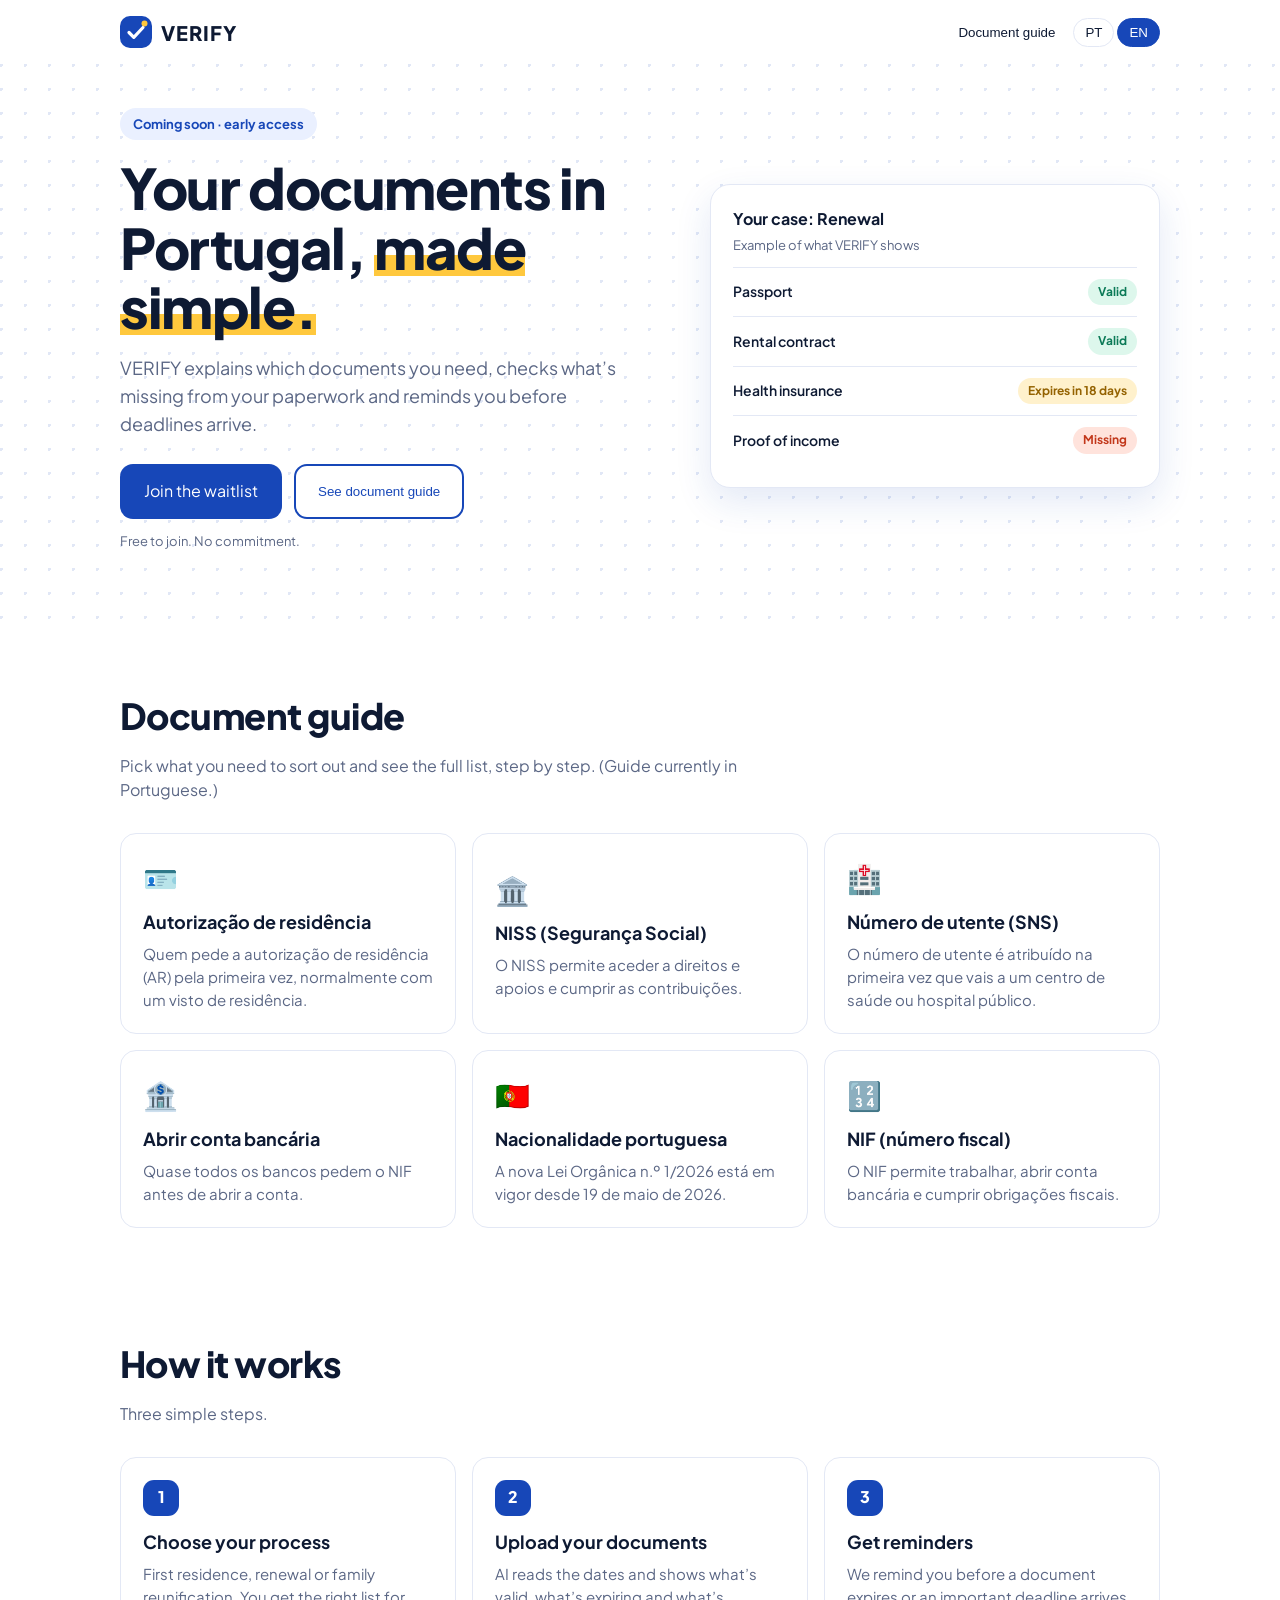
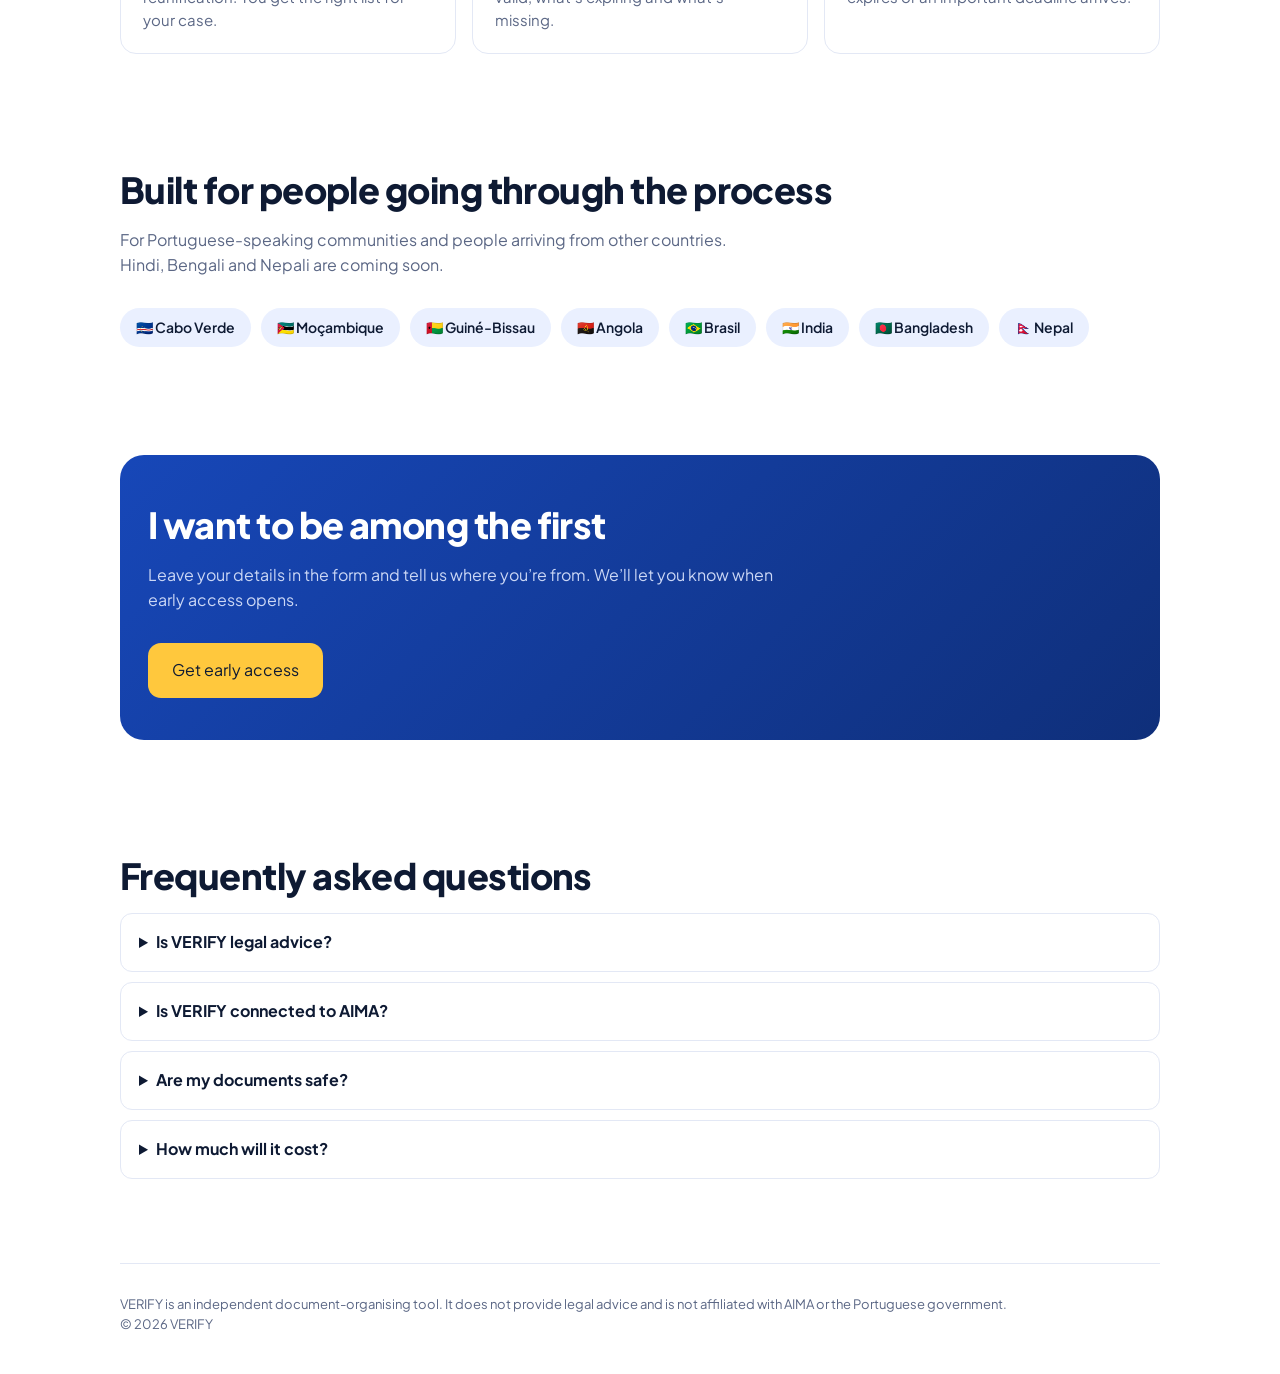
==== index.html @ 4d3bd37f "Add files via upload" ====
<!DOCTYPE html>
<html lang="pt">
<head>
<meta charset="utf-8">
<meta name="viewport" content="width=device-width, initial-scale=1, viewport-fit=cover">
<meta name="color-scheme" content="light">
<title>VERIFY – A tua documentação em Portugal, sem complicações</title>
<link href="https://fonts.googleapis.com/css2?family=Plus+Jakarta+Sans:wght@400;500;600;700;800&display=swap" rel="stylesheet">
<style>
:root{--blue:#1747B8;--navy:#0E1A33;--sky:#EAF0FF;--coral:#FF6B4A;--gold:#FFC83D;--mint:#12B886;--mintbg:#DDF7EC;--amberbg:#FFF1CC;--amber:#946200;--redbg:#FFE3DC;--red:#C2371A;--mute:#5B6785;--line:#E3E8F5;
color-scheme:light;box-sizing:border-box;padding-top:env(safe-area-inset-top,0px);padding-bottom:env(safe-area-inset-bottom,0px)}
html{scroll-padding-top:env(safe-area-inset-top,0px);scroll-behavior:smooth}
*{box-sizing:border-box}
body{margin:0;background:#fff;color:var(--navy);font-family:"Plus Jakarta Sans",system-ui,-apple-system,"Segoe UI",Roboto,sans-serif;line-height:1.55;-webkit-font-smoothing:antialiased}
.w{max-width:1080px;margin:0 auto;padding:0 20px}
nav{display:flex;justify-content:space-between;align-items:center;padding:16px 0;gap:10px}
.logo{display:flex;align-items:center;gap:9px;font-weight:800;letter-spacing:.05em;font-size:20px;cursor:pointer;color:var(--navy)}
.nr{display:flex;align-items:center;gap:8px}
.lk{background:none;border:0;font:600 14px inherit;color:var(--navy);cursor:pointer;padding:8px 10px;border-radius:10px}
.lk:hover{background:var(--sky)}
.lang button{background:#fff;border:1px solid var(--line);color:var(--navy);padding:6px 11px;border-radius:99px;font:700 12px inherit;cursor:pointer}
.lang button.on{background:var(--blue);color:#fff;border-color:var(--blue)}
.pat{background:radial-gradient(circle at 1px 1px,rgba(23,71,184,.13) 1.6px,transparent 0) 0 0/24px 24px}
.hero{display:grid;grid-template-columns:1.1fr .9fr;gap:40px;align-items:center;padding:44px 0 70px}
.tag{display:inline-block;background:var(--sky);color:var(--blue);font-weight:700;font-size:13px;padding:6px 13px;border-radius:99px;margin-bottom:18px}
h1{font-size:clamp(34px,5.4vw,56px);line-height:1.06;margin:0 0 18px;font-weight:800;letter-spacing:-.025em}
.hl{background:linear-gradient(transparent 62%,var(--gold) 62%,var(--gold) 92%,transparent 92%)}
.sub{font-size:18px;color:var(--mute);margin:0 0 26px;max-width:520px}
.btns{display:flex;gap:12px;flex-wrap:wrap}
.btn{display:inline-block;background:var(--blue);color:#fff;border:0;padding:15px 24px;border-radius:13px;font:700 16px inherit;cursor:pointer;text-decoration:none}
.btn:hover{background:#0F3A9E}
.btn.o{background:#fff;color:var(--blue);border:2px solid var(--blue);padding:13px 22px}
.btn.o:hover{background:var(--sky)}
.btn.g{background:var(--gold);color:var(--navy)}.btn.g:hover{background:#FFD35E}
.note{font-size:13px;color:var(--mute);margin-top:12px}
.card{background:#fff;border:1px solid var(--line);border-radius:20px;padding:22px;box-shadow:0 14px 36px rgba(23,71,184,.12)}
.card h3{margin:0 0 3px;font-size:16px}.card .s{font-size:13px;color:var(--mute);margin-bottom:12px}
.row{display:flex;align-items:center;gap:10px;padding:11px 0;border-top:1px solid var(--line);font-size:14px}
.row b{flex:1;font-weight:600}
.pill{font-size:12px;font-weight:700;padding:4px 10px;border-radius:99px;white-space:nowrap}
.ok{background:var(--mintbg);color:#0B7A57}.warn{background:var(--amberbg);color:var(--amber)}.bad{background:var(--redbg);color:var(--red)}
section{padding:54px 0}
h2{font-size:clamp(26px,3.6vw,36px);margin:0 0 10px;letter-spacing:-.015em;font-weight:800}
.lead{color:var(--mute);margin:0 0 30px;max-width:640px}
.grid{display:grid;grid-template-columns:repeat(3,1fr);gap:16px}
.box{background:#fff;border:1px solid var(--line);border-radius:16px;padding:22px}
.box .n{width:36px;height:36px;border-radius:11px;background:var(--blue);color:#fff;display:grid;place-items:center;font-weight:800;margin-bottom:12px}
.box h3{margin:0 0 6px;font-size:18px}.box p{margin:0;color:var(--mute);font-size:15px}
.tc{cursor:pointer;transition:.15s;text-align:left;font:inherit;color:inherit}
.tc:hover{border-color:var(--blue);transform:translateY(-2px);box-shadow:0 10px 24px rgba(23,71,184,.12)}
.tc .e{font-size:28px;margin-bottom:8px}
.chips{display:flex;flex-wrap:wrap;gap:10px}
.chips span{background:var(--sky);padding:9px 16px;border-radius:99px;font-weight:600;font-size:14px}
.band{background:linear-gradient(135deg,var(--blue),#0F2F7A);color:#fff;border-radius:24px;padding:42px 28px}
.band h2{color:#fff}.band .lead{color:#CBD7F5}
.faq details{background:#fff;border:1px solid var(--line);border-radius:12px;padding:16px 18px;margin-bottom:10px}
.faq summary{font-weight:700;cursor:pointer}.faq p{color:var(--mute);margin:10px 0 0;font-size:15px}
footer{padding:30px 0 40px;color:var(--mute);font-size:13px;border-top:1px solid var(--line);margin-top:20px}
.gh{background:var(--sky);padding:34px 0 26px}
.gh h1{font-size:clamp(28px,4.5vw,42px);margin:0 0 8px}
.back{background:none;border:0;color:var(--blue);font:700 14px inherit;cursor:pointer;padding:0;margin-bottom:12px}
.tabs{display:flex;gap:8px;overflow-x:auto;padding:16px 0 6px;scrollbar-width:thin}
.tab{flex:0 0 auto;background:#fff;border:1px solid var(--line);color:var(--navy);padding:10px 15px;border-radius:99px;font:600 14px inherit;cursor:pointer;white-space:nowrap}
.tab.on{background:var(--blue);color:#fff;border-color:var(--blue)}
.tab.s{padding:7px 13px;font-size:13px}.tab.s.on{background:var(--navy);border-color:var(--navy)}
.gc{padding:10px 0 20px;max-width:780px}
.gc h2{margin-top:14px}.gc h3{font-size:17px;margin:24px 0 8px}
.gc ul{list-style:none;padding:0;margin:0}
.gc li{padding:11px 14px 11px 42px;background:#fff;border:1px solid var(--line);border-radius:12px;margin-bottom:8px;position:relative;font-size:15px}
.gc li:before{content:"✓";position:absolute;left:13px;top:10px;width:22px;height:22px;border-radius:50%;background:var(--mintbg);color:#0B7A57;font-weight:800;font-size:13px;display:grid;place-items:center}
.nt{background:var(--amberbg);border-radius:12px;padding:14px 16px;font-size:14px;margin:18px 0}
.src{font-size:13px;color:var(--mute)}.src a{color:var(--blue);font-weight:600}
.cta2{background:var(--sky);border-radius:16px;padding:20px;margin:26px 0;display:flex;gap:14px;align-items:center;justify-content:space-between;flex-wrap:wrap}
.cta2 b{font-size:16px}
@media(max-width:820px){.hero{grid-template-columns:1fr;gap:28px;padding-top:20px}.grid{grid-template-columns:1fr}.band{padding:30px 20px}.lk.h{display:none}}
</style>
</head>
<body>
<div class="w"><nav>
<div class="logo" onclick="go('home')"><svg width="32" height="32" viewBox="0 0 32 32"><rect width="32" height="32" rx="10" fill="#1747B8"/><path d="M9 16.5l4.8 4.8L23 11.5" fill="none" stroke="#fff" stroke-width="3.2" stroke-linecap="round" stroke-linejoin="round"/><circle cx="24.5" cy="7.5" r="3" fill="#FFC83D"/></svg>VERIFY</div>
<div class="nr"><button class="lk" onclick="go('guia')" data-i="nav"></button><span class="lang"><button id="bpt" onclick="setL('pt')">PT</button> <button id="ben" onclick="setL('en')">EN</button></span></div>
</nav></div>

<div id="home">
<div class="pat"><div class="w"><div class="hero">
 <div>
  <span class="tag" data-i="tag"></span>
  <h1 data-i="h1"></h1>
  <p class="sub" data-i="sub"></p>
  <div class="btns"><a class="btn" href="https://forms.gle/aFKGvUW4QWU3hkSq6" target="_blank" rel="noopener" data-i="cta"></a><button class="btn o" onclick="go('guia')" data-i="cta2"></button></div>
  <p class="note" data-i="note"></p>
 </div>
 <div class="card"><h3 data-i="mt"></h3><div class="s" data-i="ms"></div>
  <div class="row"><b data-i="d1"></b><span class="pill ok" data-i="s1"></span></div>
  <div class="row"><b data-i="d2"></b><span class="pill ok" data-i="s1"></span></div>
  <div class="row"><b data-i="d3"></b><span class="pill warn" data-i="s2"></span></div>
  <div class="row"><b data-i="d4"></b><span class="pill bad" data-i="s3"></span></div>
 </div>
</div></div></div>
<div class="w">
<section><h2 data-i="gt"></h2><p class="lead" data-i="gl"></p><div class="grid" id="tg"></div></section>
<section><h2 data-i="hw"></h2><p class="lead" data-i="hwl"></p>
 <div class="grid">
  <div class="box"><div class="n">1</div><h3 data-i="w1t"></h3><p data-i="w1"></p></div>
  <div class="box"><div class="n">2</div><h3 data-i="w2t"></h3><p data-i="w2"></p></div>
  <div class="box"><div class="n">3</div><h3 data-i="w3t"></h3><p data-i="w3"></p></div>
 </div></section>
<section><h2 data-i="fo"></h2><p class="lead" data-i="fol"></p>
 <div class="chips"><span>🇨🇻 Cabo Verde</span><span>🇲🇿 Moçambique</span><span>🇬🇼 Guiné-Bissau</span><span>🇦🇴 Angola</span><span>🇧🇷 Brasil</span><span>🇮🇳 India</span><span>🇧🇩 Bangladesh</span><span>🇳🇵 Nepal</span></div></section>
<section id="lista"><div class="band"><h2 data-i="wl"></h2><p class="lead" data-i="wll"></p>
 <a class="btn g" href="https://forms.gle/aFKGvUW4QWU3hkSq6" target="_blank" rel="noopener" data-i="send"></a></div></section>
<section class="faq"><h2 data-i="fq"></h2>
 <details><summary data-i="q1"></summary><p data-i="a1"></p></details>
 <details><summary data-i="q2"></summary><p data-i="a2"></p></details>
 <details><summary data-i="q3"></summary><p data-i="a3"></p></details>
 <details><summary data-i="q4"></summary><p data-i="a4"></p></details></section>
</div></div>

<div id="guia" hidden>
<div class="gh"><div class="w"><button class="back" onclick="go('home')">← VERIFY</button>
 <h1>Guia de documentos</h1>
 <p class="sub" style="margin:0">Tudo o que precisas de reunir para tratar da tua vida em Portugal. Informação atualizada a outubro de 2026.</p></div></div>
<div class="w"><div class="tabs" id="tt"></div><div class="tabs" id="st"></div><div class="gc" id="gc"></div></div>
</div>

<div class="w"><footer><span data-i="disc"></span><br>© 2026 VERIFY</footer></div>

<script>
var FORM="https://forms.gle/aFKGvUW4QWU3hkSq6";
var D={
pt:{nav:"Guia de documentos",tag:"Em breve · acesso antecipado",h1:"A tua documentação em Portugal, <span class=\"hl\">sem complicações.</span>",sub:"A VERIFY explica que documentos precisas, verifica o que falta nos teus papéis e avisa-te antes de os prazos chegarem.",cta:"Entrar na lista de espera",cta2:"Ver guia de documentos",note:"Gratuito para entrar. Sem compromisso.",
mt:"O teu processo: Renovação",ms:"Exemplo do que a VERIFY mostra",d1:"Passaporte",d2:"Contrato de arrendamento",d3:"Seguro de saúde",d4:"Comprovativo de rendimentos",s1:"Válido",s2:"Caduca em 18 dias",s3:"Em falta",
gt:"Guia de documentos",gl:"Escolhe o que precisas de tratar e vê a lista completa, passo a passo.",
hw:"Como funciona",hwl:"Três passos simples.",w1t:"Escolhe o teu processo",w1:"Primeira residência, renovação ou reagrupamento familiar. Recebes a lista certa para o teu caso.",w2t:"Carrega os documentos",w2:"A IA lê as datas e mostra o que está válido, o que está a caducar e o que falta.",w3t:"Recebe alertas",w3:"Avisamos-te antes de um documento caducar ou de um prazo importante.",
fo:"Feito para quem vive o processo",fol:"Para comunidades de língua portuguesa e para quem chega de outros países. Em breve também em hindi, bengali e nepalês.",
wl:"Quero ser dos primeiros",wll:"Deixa o teu contacto no formulário e diz-nos de onde vens. Avisamos-te quando abrir o acesso antecipado.",send:"Quero acesso antecipado",
fq:"Perguntas frequentes",q1:"A VERIFY é aconselhamento jurídico?",a1:"Não. A VERIFY organiza e verifica documentos e envia alertas. Não substitui um advogado nem garante a decisão da AIMA.",q2:"A VERIFY tem ligação à AIMA?",a2:"Não. Somos um serviço independente e não acedemos ao teu portal da AIMA.",q3:"Os meus documentos estão seguros?",a3:"São dados sensíveis. Vamos usar encriptação, servidores na UE e dar-te a opção de apagar tudo quando quiseres.",q4:"Quanto vai custar?",a4:"Ainda estamos a definir. Quem entrar na lista de espera será o primeiro a saber.",
disc:"A VERIFY é uma ferramenta independente de organização de documentos. Não presta aconselhamento jurídico e não está ligada à AIMA nem ao Governo português."},
en:{nav:"Document guide",tag:"Coming soon · early access",h1:"Your documents in Portugal, <span class=\"hl\">made simple.</span>",sub:"VERIFY explains which documents you need, checks what’s missing from your paperwork and reminds you before deadlines arrive.",cta:"Join the waitlist",cta2:"See document guide",note:"Free to join. No commitment.",
mt:"Your case: Renewal",ms:"Example of what VERIFY shows",d1:"Passport",d2:"Rental contract",d3:"Health insurance",d4:"Proof of income",s1:"Valid",s2:"Expires in 18 days",s3:"Missing",
gt:"Document guide",gl:"Pick what you need to sort out and see the full list, step by step. (Guide currently in Portuguese.)",
hw:"How it works",hwl:"Three simple steps.",w1t:"Choose your process",w1:"First residence, renewal or family reunification. You get the right list for your case.",w2t:"Upload your documents",w2:"AI reads the dates and shows what’s valid, what’s expiring and what’s missing.",w3t:"Get reminders",w3:"We remind you before a document expires or an important deadline arrives.",
fo:"Built for people going through the process",fol:"For Portuguese-speaking communities and people arriving from other countries. Hindi, Bengali and Nepali are coming soon.",
wl:"I want to be among the first",wll:"Leave your details in the form and tell us where you’re from. We’ll let you know when early access opens.",send:"Get early access",
fq:"Frequently asked questions",q1:"Is VERIFY legal advice?",a1:"No. VERIFY organises and checks documents and sends reminders. It doesn’t replace a lawyer or guarantee AIMA’s decision.",q2:"Is VERIFY connected to AIMA?",a2:"No. We’re an independent service and we don’t access your AIMA portal account.",q3:"Are my documents safe?",a3:"They’re sensitive data. We’ll use encryption, EU servers and let you delete everything whenever you like.",q4:"How much will it cost?",a4:"We’re still deciding. People on the waitlist will hear first.",
disc:"VERIFY is an independent document-organising tool. It does not provide legal advice and is not affiliated with AIMA or the Portuguese government."}};

var DG="https://www.deco.proteste.pt/familia-consumo/ferias-lazer/dicas/autorizacao-residencia-como-pedir";
var GN="https://www.gov.pt/guias/como-pedir-o-nif-e-o-niss-para-pessoas-estrangeiras-em-portugal";
var NOTE="Esta lista é geral. Conforme o tipo de visto ou de caso, a AIMA pode pedir outros documentos. Confirma sempre na fonte oficial antes de ires.";
var G=[
{id:"res",e:"🪪",t:"Autorização de residência",s:[
 {t:"Pedido inicial",p:"Quem pede a autorização de residência (AR) pela primeira vez, normalmente com um visto de residência. A decisão tem um prazo legal de 90 dias, prorrogável por 30. A AR temporária vale 2 anos e pode ser renovada por períodos de 3 anos.",
  b:[{h:"Documentos gerais",l:["Formulário da AIMA preenchido","Passaporte ou outro documento de viagem válido","Visto de residência válido","Comprovativo de meios de subsistência (por exemplo, contrato de trabalho)","Comprovativo de inscrição nas Finanças (NIF), quando aplicável","Comprovativo de inscrição na Segurança Social (NISS), quando aplicável","Seguro de saúde ou comprovativo de cobertura pelo SNS","Comprovativo de alojamento (ver separador Alojamento)","Comprovativo de parentesco, quando se justifique"]}],n:NOTE,u:["DECO PROteste",DG]},
 {t:"Renovação",p:"A renovação deve ser pedida até 30 dias antes de a AR expirar. Só pode renovar quem tem título válido ou caducado há menos de 6 meses. O pedido faz-se no Portal das Renovações da AIMA, disponível para títulos que terminam entre 1 de julho de 2025 e 31 de dezembro de 2026.",
  b:[{h:"Documentos para renovar",l:["Título de residência","Passaporte ou documento de viagem válido","Autorização para consulta do registo criminal português (exceto menores de 16 anos)","Meios de subsistência: contrato de trabalho, declaração de IRS, recibos de vencimento ou recibos verdes","Comprovativo de alojamento: contrato de arrendamento e último recibo de renda, ou contrato de compra e venda","Comprovativo de inexistência de dívidas às Finanças e à Segurança Social"]},{h:"Antes de começares",l:["Tem NISS: a AIMA exige-o para concluir a renovação","Confirma que a tua morada está atualizada na AIMA"]}],n:NOTE,u:["Portal das Renovações","https://portal-renovacoes.aima.gov.pt"]},
 {t:"Estudantes",p:"Para estudo, investigação, estágio, voluntariado ou mobilidade de estudantes do ensino superior. A AIMA aplica a lista geral e pode acrescentar documentos conforme o visto.",
  b:[{h:"Normalmente pedido",l:["Passaporte válido e visto de estudo","Comprovativo de matrícula ou inscrição na instituição de ensino","Meios de subsistência: bolsa, apoio da família ou extratos bancários","Seguro de saúde ou comprovativo de cobertura pelo SNS","Comprovativo de alojamento (contrato de arrendamento ou declaração)","NIF e NISS, quando aplicável"]}],n:"A lista de documentos específicos para estudantes depende do tipo de visto. Confirma com a tua instituição de ensino e no portal da AIMA.",u:["DECO PROteste",DG]},
 {t:"Trabalhadores",p:"Para quem trabalha por conta de outrem ou por conta própria. O contrato de trabalho e os recibos são a prova de que tens meios para viver em Portugal.",
  b:[{h:"Trabalhador com contrato",l:["Passaporte e visto de trabalho ou AR em vigor","Contrato de trabalho","Recibos de vencimento recentes","Declaração de IRS (na renovação)","NIF e NISS","Declaração de não dívida às Finanças e à Segurança Social (na renovação)"]},{h:"Trabalhador independente",l:["Comprovativo de início de atividade nas Finanças","Recibos verdes ou faturas emitidas","Declaração de IRS","Declaração de não dívida"]}],n:NOTE,u:["DECO PROteste",DG]},
 {t:"Alojamento",p:"A prova de morada é pedida em quase todos os processos. O documento certo depende da tua situação.",
  b:[{h:"Se arrendas",l:["Contrato de arrendamento e último recibo de renda","Declaração do senhorio com a situação legal do uso do imóvel, se a AIMA pedir","Declaração sob compromisso de honra da morada onde resides"]},{h:"Se és proprietário ou usufrutuário",l:["Certidão de registo predial ou código de acesso à certidão","Contrato de compra e venda do imóvel"]},{h:"Se vives em casa de outra pessoa",l:["Declaração da entidade alojadora com a situação jurídica do uso do imóvel","Declaração sob compromisso de honra"]}],n:NOTE,u:["DECO PROteste",DG]},
 {t:"Reagrupamento familiar",p:"As regras ficaram mais exigentes com as alterações à lei de estrangeiros em vigor, incluindo a Lei n.º 62/2026, de 10 de setembro.",
  b:[{h:"Quem pode pedir",l:["Titular de AR válida há pelo menos 2 anos","15 meses se for o cônjuge que coabitou com o requerente durante pelo menos 18 meses antes da entrada em Portugal"]},{h:"Depois da concessão",l:["Formação em língua portuguesa","Formação sobre princípios e valores constitucionais portugueses","Ensino obrigatório para menores"]}],n:"A renovação da AR por reagrupamento passa a depender de provar que cumpriste estas medidas de integração.",u:["DECO PROteste",DG]}
]},
{id:"niss",e:"🏛️",t:"NISS (Segurança Social)",s:[
 {t:"Como tratar",p:"O NISS permite aceder a direitos e apoios e cumprir as contribuições. O pedido é gratuito e faz-se online no portal da Segurança Social. Sem prazo fixo de atribuição.",
  b:[{h:"Pessoas de países terceiros: todos estes documentos",l:["Passaporte","Visto de trabalho","Autorização de residência (temporária ou permanente) ou outro documento de identificação do país de origem"]},{h:"Comprovativo da situação de trabalho (um destes)",l:["Contrato de trabalho","Início de atividade independente e recibos ou faturas","Certidão de registo da sociedade ou certidão permanente comercial","Comprovativo de enquadramento no Seguro Social Voluntário"]},{h:"Comprovativo do pedido de residência (um destes)",l:["Comprovativo do pedido de autorização de residência","Comprovativo do pedido de visto de residência CPLP"]},{h:"Como pedir",l:["Preenche o formulário “Pedido de NISS – Cidadão Estrangeiro” e anexa os documentos","Recebes uma carta com indicação para levantar o número num serviço de atendimento (marca no SIGA)","O empregador também pode pedir o NISS por ti, com procuração ou declaração PA-12"]}],n:"Quem tem morada em Portugal pode pedir de uma só vez o NIF, o NISS e o número de utente.",u:["gov.pt",GN]}
]},
{id:"utente",e:"🏥",t:"Número de utente (SNS)",s:[
 {t:"Como tratar",p:"O número de utente é atribuído na primeira vez que vais a um centro de saúde ou hospital público. Podes pedi-lo mesmo sem precisares de cuidados. Atenção: ter o número não garante que o SNS cobre as despesas.",
  b:[{h:"Documentos habituais",l:["Autorização de residência válida (ou comprovativo do pedido)","Documento de identificação","NIF","Comprovativo de morada, se não constar do título","Telefone e email de contacto","NISS, normalmente não obrigatório"]},{h:"Dicas",l:["Vai ao centro de saúde da tua zona de residência","Inscrição no centro de saúde não é o mesmo que ter médico de família","Para dúvidas de saúde, liga para o SNS 24: 808 24 24 24"]}],n:"Os centros de saúde podem pedir documentos ligeiramente diferentes conforme a zona. Liga antes para confirmar.",u:["gov.pt","https://www.gov.pt/servicos/pedir-o-numero-de-utente-do-sns"]}
]},
{id:"banco",e:"🏦",t:"Abrir conta bancária",s:[
 {t:"Como tratar",p:"Quase todos os bancos pedem o NIF antes de abrir a conta. Os requisitos variam de banco para banco, por isso pergunta antes que documentos aceitam.",
  b:[{h:"Documentos mais pedidos",l:["Passaporte ou documento de identificação válido","Autorização de residência, para estrangeiros residentes","NIF","Comprovativo de morada: contrato de arrendamento, conta de luz, água ou internet, ou extrato bancário","Comprovativo de profissão e entidade patronal (contrato de trabalho ou recibos)"]},{h:"Se ainda não estás em Portugal",l:["Contas abertas à distância costumam exigir cópias certificadas dos documentos","Comprovativo de morada no país de origem, normalmente com menos de 90 dias"]}],n:"Os requisitos mudam entre bancos e conforme o teu estatuto. Confirma no balcão ou no site do banco.",u:["Exemplo: Caixa Geral de Depósitos","https://www.cgd.pt/Particulares/Contas/Contas-a-Ordem/Documents/Abertura-Conta.pdf"]}
]},
{id:"nac",e:"🇵🇹",t:"Nacionalidade portuguesa",s:[
 {t:"Naturalização",p:"A nova Lei Orgânica n.º 1/2026 está em vigor desde 19 de maio de 2026. Os pedidos já entregues antes dessa data seguem as regras anteriores.",
  b:[{h:"Tempo de residência legal",l:["7 anos para cidadãos de países de língua portuguesa: Brasil, Angola, Cabo Verde, Guiné-Bissau, Moçambique e São Tomé e Príncipe","10 anos para os restantes países, como Índia, Bangladesh e Nepal","Alguns resumos indicam que a contagem começa na emissão do título de residência: confirma o teu caso com um advogado"]},{h:"Outros requisitos",l:["Ser maior de idade","Não ter sido condenado a pena de prisão igual ou superior a 3 anos","Provar conhecimento da língua portuguesa","Provar integração e ligação à comunidade, incluindo prova sobre cultura e história de Portugal"]},{h:"Documentos geralmente pedidos",l:["Passaporte e título de residência","Certidão de nascimento (legalizada e traduzida, se necessário)","Certificado de registo criminal português e do país de origem","Comprovativo de língua portuguesa","Comprovativo do pagamento da taxa (cerca de 250 € em abril de 2026)"]}],n:"A lei é recente e a lista de documentos pode mudar. Antes de pedires, confirma no Diário da República e no IRN, e fala com um advogado.",u:["Lei Orgânica 1/2026","https://diariodarepublica.pt/dr/detalhe/lei-organica/1-2026-1123539996"]}
]},
{id:"nif",e:"🔢",t:"NIF (número fiscal)",s:[
 {t:"Como tratar",p:"O NIF permite trabalhar, abrir conta bancária e cumprir obrigações fiscais. O pedido é gratuito.",
  b:[{h:"Residente em Portugal",l:["Documento de identificação do país de origem ou passaporte","Título de residência","Se usares o passaporte, leva também o visto de entrada em Portugal ou no espaço Schengen"]},{h:"Não residente",l:["Documento de identificação ou passaporte","Representante fiscal com residência em Portugal"]},{h:"Criança sem passaporte",l:["Documento que comprove o nascimento"]},{h:"Como pedir",l:["Nos serviços das Finanças, com marcação de atendimento pelo telefone 217 206 707","O representante pode pedir no e-balcão do Portal das Finanças, se a pessoa residir fora da UE","Quem tem morada em Portugal pode pedir NIF, NISS e número de utente de uma só vez"]}],n:NOTE,u:["gov.pt",GN]}
]}];

var L="pt",gT=0,gS=0;
function setL(l){L=l;document.documentElement.lang=l;
document.querySelectorAll("[data-i]").forEach(function(e){e.innerHTML=D[l][e.dataset.i]});
document.getElementById("bpt").className=l=="pt"?"on":"";document.getElementById("ben").className=l=="en"?"on":"";
try{localStorage.setItem("vl",l)}catch(e){}}
function esc(s){return s}
function go(v,t,s){
 document.getElementById("home").hidden=(v!="home");document.getElementById("guia").hidden=(v!="guia");
 if(v=="guia"){gT=t||0;gS=s||0;draw()}
 window.scrollTo(0,0);
}
function draw(){
 var T=G[gT],S=T.s[gS];
 var tt=document.getElementById("tt");tt.innerHTML="";
 G.forEach(function(x,i){var b=document.createElement("button");b.className="tab"+(i==gT?" on":"");b.textContent=x.e+" "+x.t;b.onclick=function(){go("guia",i,0)};tt.appendChild(b)});
 var st=document.getElementById("st");st.innerHTML="";
 if(T.s.length>1)T.s.forEach(function(x,i){var b=document.createElement("button");b.className="tab s"+(i==gS?" on":"");b.textContent=x.t;b.onclick=function(){gS=i;draw()};st.appendChild(b)});
 var h="<h2>"+T.e+" "+T.t+(T.s.length>1?" · "+S.t:"")+"</h2><p>"+S.p+"</p>";
 S.b.forEach(function(b){h+="<h3>"+b.h+"</h3><ul>"+b.l.map(function(i){return"<li>"+i+"</li>"}).join("")+"</ul>"});
 h+="<div class=\"nt\">⚠️ "+S.n+"</div>";
 h+="<p class=\"src\">Fonte: <a href=\""+S.u[1]+"\" target=\"_blank\" rel=\"noopener\">"+S.u[0]+"</a> · Informação a outubro de 2026. Não é aconselhamento jurídico.</p>";
 h+="<div class=\"cta2\"><b>Queres que a VERIFY confirme se o teu dossiê está completo?</b><a class=\"btn\" href=\""+FORM+"\" target=\"_blank\" rel=\"noopener\">Entrar na lista de espera</a></div>";
 document.getElementById("gc").innerHTML=h;
}
var tg=document.getElementById("tg");
G.forEach(function(x,i){var b=document.createElement("button");b.className="box tc";b.innerHTML="<div class=\"e\">"+x.e+"</div><h3>"+x.t+"</h3><p>"+x.s[0].p.split(". ")[0]+".</p>";b.onclick=function(){go("guia",i,0)};tg.appendChild(b)});
var s=null;try{s=localStorage.getItem("vl")}catch(e){}
setL(s||((navigator.language||"pt").toLowerCase().indexOf("pt")==0?"pt":"en"));
if(location.hash=="#guia")go("guia",0,0);
</script>
</body>
</html>
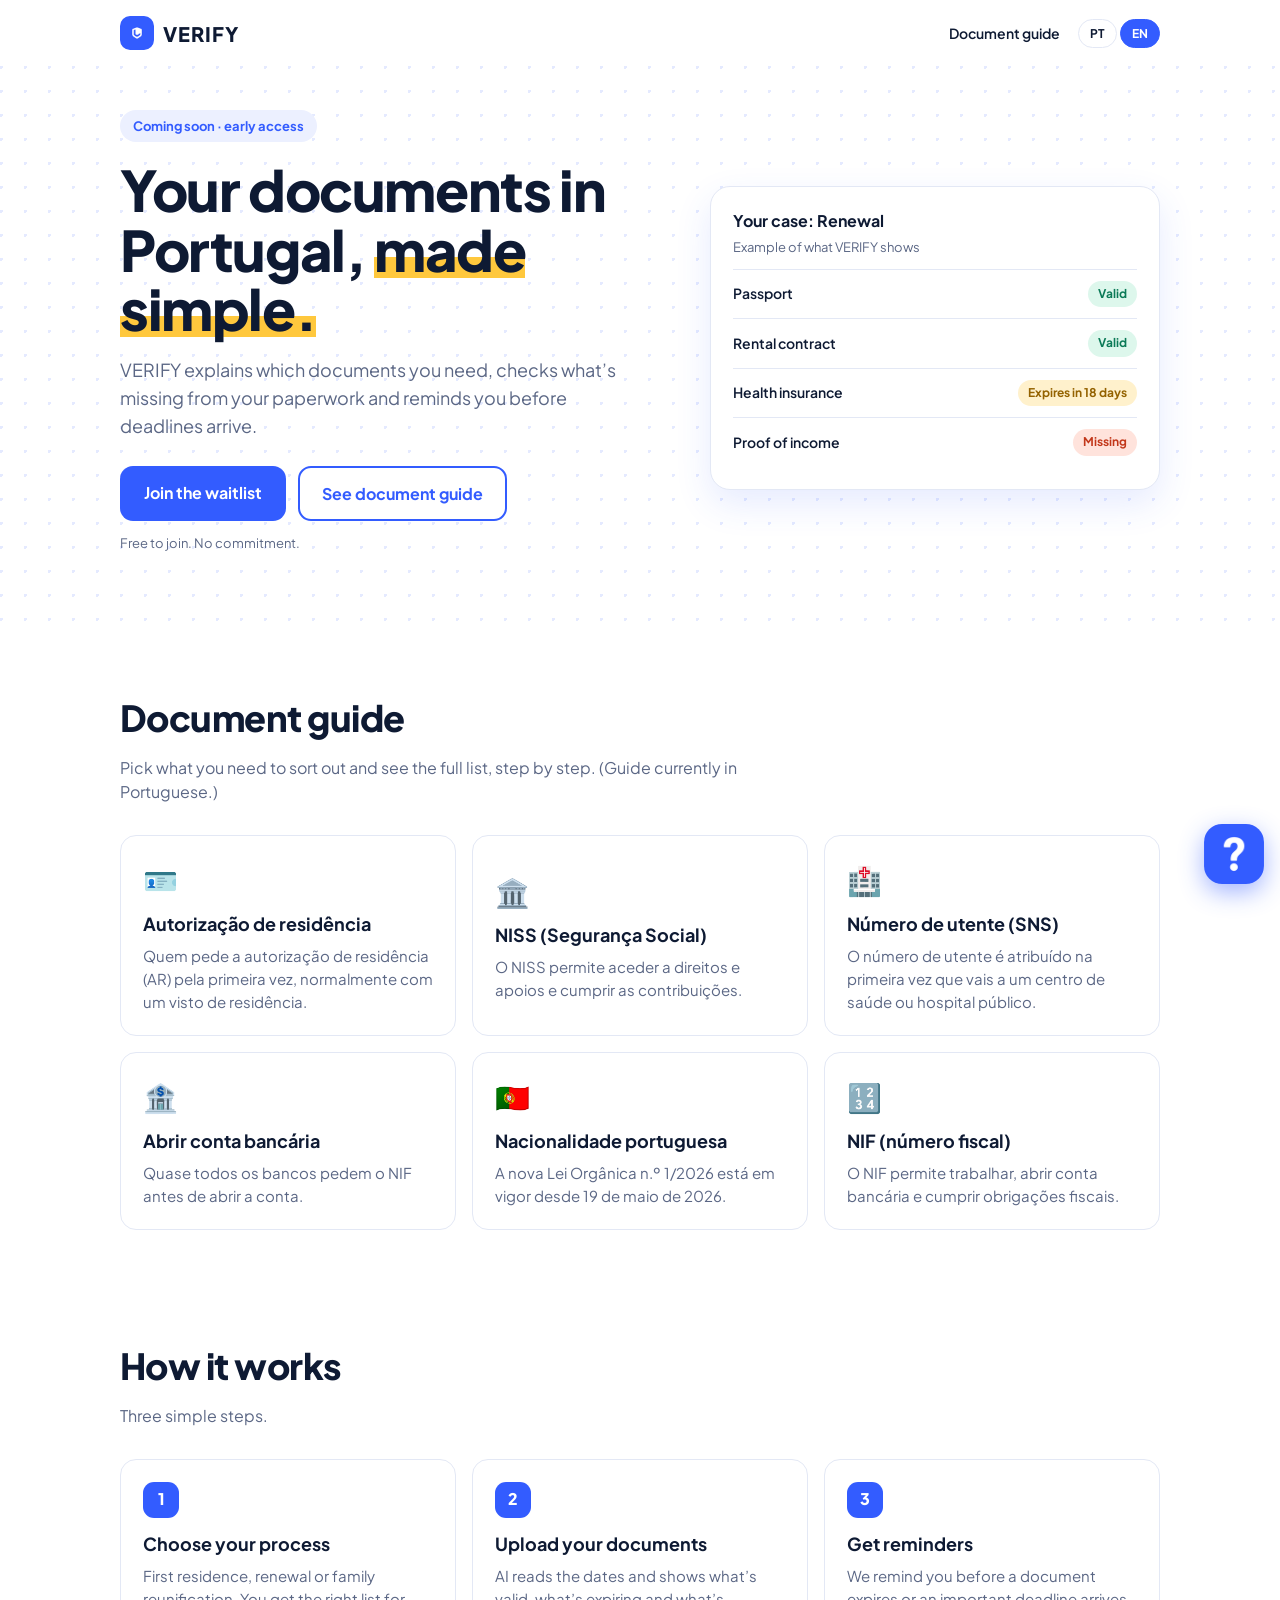
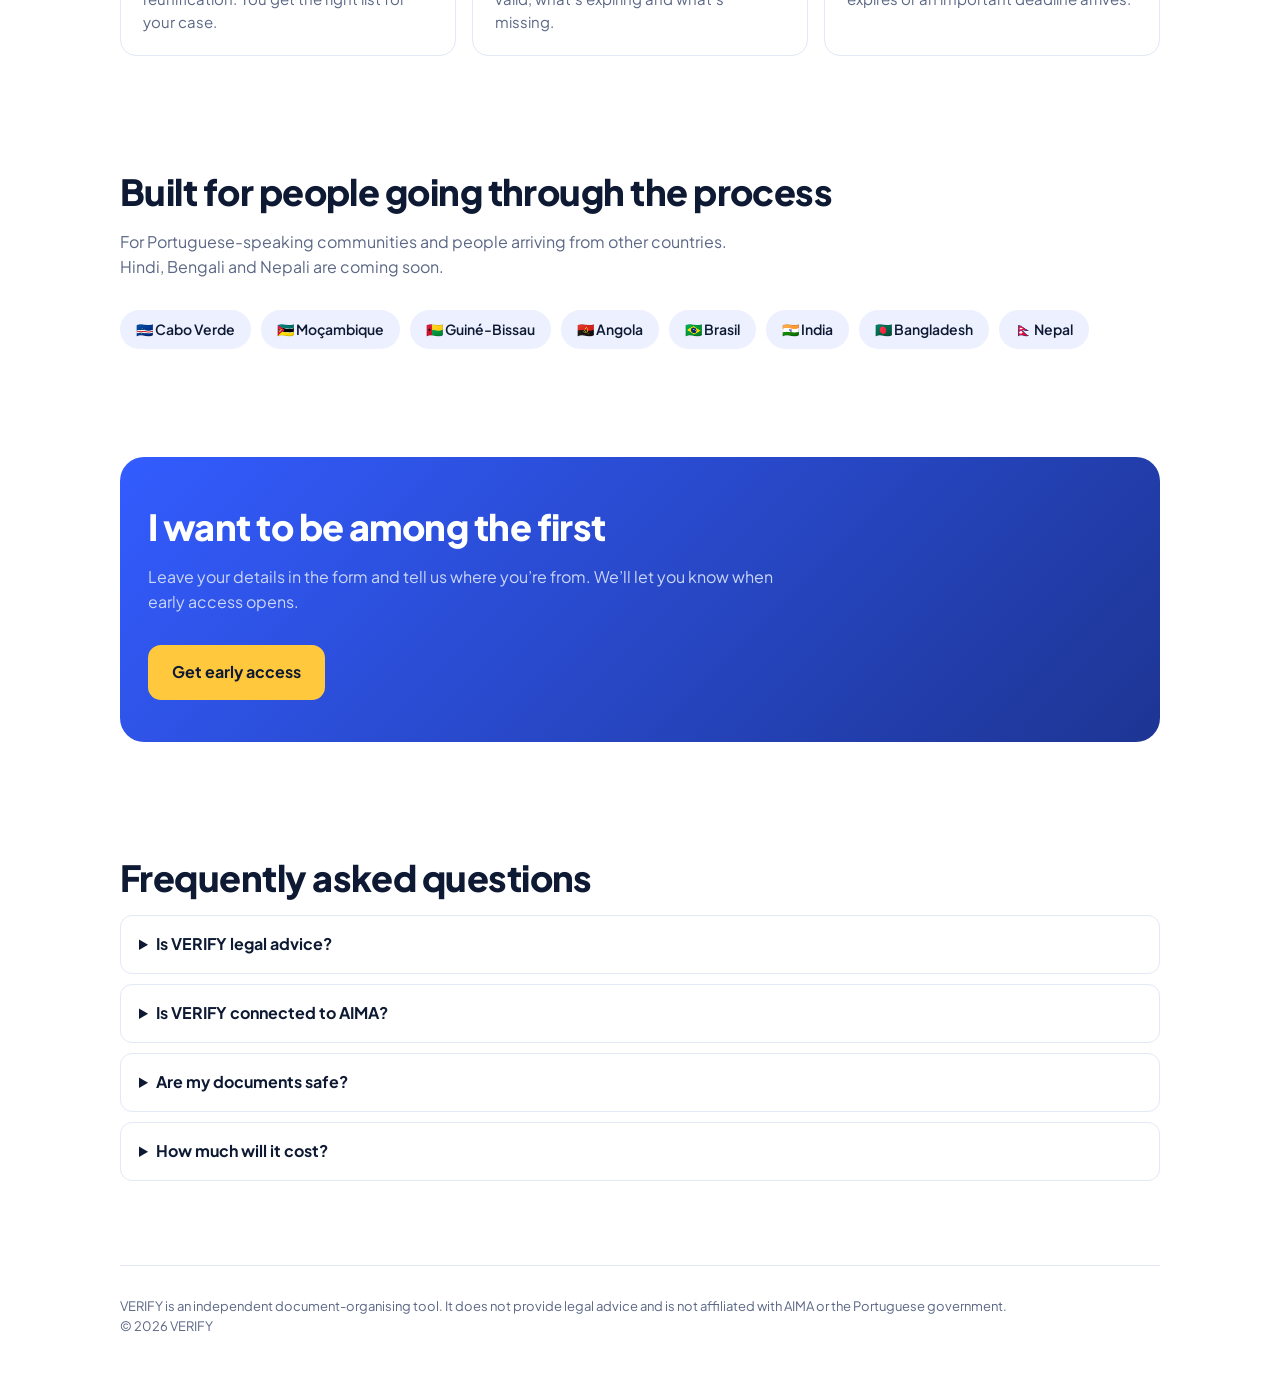
==== commit 95a528a2: "Add files via upload" ====
--- a/index.html
+++ b/index.html
@@ -4,36 +4,38 @@
 <meta charset="utf-8">
 <meta name="viewport" content="width=device-width, initial-scale=1, viewport-fit=cover">
 <meta name="color-scheme" content="light">
+<link rel="icon" type="image/png" href="[data-uri]">
 <title>VERIFY – A tua documentação em Portugal, sem complicações</title>
 <link href="https://fonts.googleapis.com/css2?family=Plus+Jakarta+Sans:wght@400;500;600;700;800&display=swap" rel="stylesheet">
 <style>
-:root{--blue:#1747B8;--navy:#0E1A33;--sky:#EAF0FF;--coral:#FF6B4A;--gold:#FFC83D;--mint:#12B886;--mintbg:#DDF7EC;--amberbg:#FFF1CC;--amber:#946200;--redbg:#FFE3DC;--red:#C2371A;--mute:#5B6785;--line:#E3E8F5;
+:root{--blue:#335CFF;--navy:#0E1A33;--sky:#ECF0FF;--coral:#FF6B4A;--gold:#FFC83D;--mint:#12B886;--mintbg:#DDF7EC;--amberbg:#FFF1CC;--amber:#946200;--redbg:#FFE3DC;--red:#C2371A;--mute:#5B6785;--line:#E3E8F5;
 color-scheme:light;box-sizing:border-box;padding-top:env(safe-area-inset-top,0px);padding-bottom:env(safe-area-inset-bottom,0px)}
 html{scroll-padding-top:env(safe-area-inset-top,0px);scroll-behavior:smooth}
 *{box-sizing:border-box}
+button,input{font-family:inherit}
 body{margin:0;background:#fff;color:var(--navy);font-family:"Plus Jakarta Sans",system-ui,-apple-system,"Segoe UI",Roboto,sans-serif;line-height:1.55;-webkit-font-smoothing:antialiased}
 .w{max-width:1080px;margin:0 auto;padding:0 20px}
 nav{display:flex;justify-content:space-between;align-items:center;padding:16px 0;gap:10px}
 .logo{display:flex;align-items:center;gap:9px;font-weight:800;letter-spacing:.05em;font-size:20px;cursor:pointer;color:var(--navy)}
 .nr{display:flex;align-items:center;gap:8px}
-.lk{background:none;border:0;font:600 14px inherit;color:var(--navy);cursor:pointer;padding:8px 10px;border-radius:10px}
+.lk{background:none;border:0;font-weight:600;font-size:14px;font-family:inherit;color:var(--navy);cursor:pointer;padding:8px 10px;border-radius:10px}
 .lk:hover{background:var(--sky)}
-.lang button{background:#fff;border:1px solid var(--line);color:var(--navy);padding:6px 11px;border-radius:99px;font:700 12px inherit;cursor:pointer}
+.lang button{background:#fff;border:1px solid var(--line);color:var(--navy);padding:6px 11px;border-radius:99px;font-weight:700;font-size:12px;font-family:inherit;cursor:pointer}
 .lang button.on{background:var(--blue);color:#fff;border-color:var(--blue)}
-.pat{background:radial-gradient(circle at 1px 1px,rgba(23,71,184,.13) 1.6px,transparent 0) 0 0/24px 24px}
+.pat{background:radial-gradient(circle at 1px 1px,rgba(51,92,255,.13) 1.6px,transparent 0) 0 0/24px 24px}
 .hero{display:grid;grid-template-columns:1.1fr .9fr;gap:40px;align-items:center;padding:44px 0 70px}
 .tag{display:inline-block;background:var(--sky);color:var(--blue);font-weight:700;font-size:13px;padding:6px 13px;border-radius:99px;margin-bottom:18px}
 h1{font-size:clamp(34px,5.4vw,56px);line-height:1.06;margin:0 0 18px;font-weight:800;letter-spacing:-.025em}
 .hl{background:linear-gradient(transparent 62%,var(--gold) 62%,var(--gold) 92%,transparent 92%)}
 .sub{font-size:18px;color:var(--mute);margin:0 0 26px;max-width:520px}
 .btns{display:flex;gap:12px;flex-wrap:wrap}
-.btn{display:inline-block;background:var(--blue);color:#fff;border:0;padding:15px 24px;border-radius:13px;font:700 16px inherit;cursor:pointer;text-decoration:none}
-.btn:hover{background:#0F3A9E}
+.btn{display:inline-block;background:var(--blue);color:#fff;border:0;padding:15px 24px;border-radius:13px;font-weight:700;font-size:16px;font-family:inherit;cursor:pointer;text-decoration:none}
+.btn:hover{background:#2A4DD6}
 .btn.o{background:#fff;color:var(--blue);border:2px solid var(--blue);padding:13px 22px}
 .btn.o:hover{background:var(--sky)}
 .btn.g{background:var(--gold);color:var(--navy)}.btn.g:hover{background:#FFD35E}
 .note{font-size:13px;color:var(--mute);margin-top:12px}
-.card{background:#fff;border:1px solid var(--line);border-radius:20px;padding:22px;box-shadow:0 14px 36px rgba(23,71,184,.12)}
+.card{background:#fff;border:1px solid var(--line);border-radius:20px;padding:22px;box-shadow:0 14px 36px rgba(51,92,255,.12)}
 .card h3{margin:0 0 3px;font-size:16px}.card .s{font-size:13px;color:var(--mute);margin-bottom:12px}
 .row{display:flex;align-items:center;gap:10px;padding:11px 0;border-top:1px solid var(--line);font-size:14px}
 .row b{flex:1;font-weight:600}
@@ -47,20 +49,20 @@
 .box .n{width:36px;height:36px;border-radius:11px;background:var(--blue);color:#fff;display:grid;place-items:center;font-weight:800;margin-bottom:12px}
 .box h3{margin:0 0 6px;font-size:18px}.box p{margin:0;color:var(--mute);font-size:15px}
 .tc{cursor:pointer;transition:.15s;text-align:left;font:inherit;color:inherit}
-.tc:hover{border-color:var(--blue);transform:translateY(-2px);box-shadow:0 10px 24px rgba(23,71,184,.12)}
+.tc:hover{border-color:var(--blue);transform:translateY(-2px);box-shadow:0 10px 24px rgba(51,92,255,.12)}
 .tc .e{font-size:28px;margin-bottom:8px}
 .chips{display:flex;flex-wrap:wrap;gap:10px}
 .chips span{background:var(--sky);padding:9px 16px;border-radius:99px;font-weight:600;font-size:14px}
-.band{background:linear-gradient(135deg,var(--blue),#0F2F7A);color:#fff;border-radius:24px;padding:42px 28px}
+.band{background:linear-gradient(135deg,var(--blue),#1D3593);color:#fff;border-radius:24px;padding:42px 28px}
 .band h2{color:#fff}.band .lead{color:#CBD7F5}
 .faq details{background:#fff;border:1px solid var(--line);border-radius:12px;padding:16px 18px;margin-bottom:10px}
 .faq summary{font-weight:700;cursor:pointer}.faq p{color:var(--mute);margin:10px 0 0;font-size:15px}
 footer{padding:30px 0 40px;color:var(--mute);font-size:13px;border-top:1px solid var(--line);margin-top:20px}
 .gh{background:var(--sky);padding:34px 0 26px}
 .gh h1{font-size:clamp(28px,4.5vw,42px);margin:0 0 8px}
-.back{background:none;border:0;color:var(--blue);font:700 14px inherit;cursor:pointer;padding:0;margin-bottom:12px}
+.back{background:none;border:0;color:var(--blue);font-weight:700;font-size:14px;font-family:inherit;cursor:pointer;padding:0;margin-bottom:12px}
 .tabs{display:flex;gap:8px;overflow-x:auto;padding:16px 0 6px;scrollbar-width:thin}
-.tab{flex:0 0 auto;background:#fff;border:1px solid var(--line);color:var(--navy);padding:10px 15px;border-radius:99px;font:600 14px inherit;cursor:pointer;white-space:nowrap}
+.tab{flex:0 0 auto;background:#fff;border:1px solid var(--line);color:var(--navy);padding:10px 15px;border-radius:99px;font-weight:600;font-size:14px;font-family:inherit;cursor:pointer;white-space:nowrap}
 .tab.on{background:var(--blue);color:#fff;border-color:var(--blue)}
 .tab.s{padding:7px 13px;font-size:13px}.tab.s.on{background:var(--navy);border-color:var(--navy)}
 .gc{padding:10px 0 20px;max-width:780px}
@@ -73,11 +75,30 @@
 .cta2{background:var(--sky);border-radius:16px;padding:20px;margin:26px 0;display:flex;gap:14px;align-items:center;justify-content:space-between;flex-wrap:wrap}
 .cta2 b{font-size:16px}
 @media(max-width:820px){.hero{grid-template-columns:1fr;gap:28px;padding-top:20px}.grid{grid-template-columns:1fr}.band{padding:30px 20px}.lk.h{display:none}}
+
+#cb{position:fixed;right:16px;bottom:calc(16px + env(safe-area-inset-bottom,0px));width:60px;height:60px;border:0;padding:0;border-radius:18px;background:none;cursor:pointer;box-shadow:0 8px 24px rgba(51,92,255,.45);z-index:50}
+#cb img{width:100%;height:100%;display:block;border-radius:18px}
+#cp{position:fixed;right:16px;bottom:calc(88px + env(safe-area-inset-bottom,0px));width:350px;max-width:calc(100vw - 32px);height:490px;max-height:calc(100% - 120px);background:#fff;border:1px solid var(--line);border-radius:20px;box-shadow:0 20px 50px rgba(14,26,51,.25);display:flex;flex-direction:column;overflow:hidden;z-index:50}
+#cp[hidden]{display:none}
+.ch{background:var(--blue);color:#fff;padding:14px 16px;display:flex;justify-content:space-between;align-items:center}
+.ch b{display:block;font-size:16px}.ch span{font-size:12px;opacity:.85}
+.ch button{background:none;border:0;color:#fff;font-size:26px;cursor:pointer;line-height:1}
+#cm{flex:1;overflow-y:auto;padding:14px;display:flex;flex-direction:column;gap:8px;background:#ECF0FF}
+.m{max-width:88%;padding:10px 13px;border-radius:14px;font-size:14px;line-height:1.45}
+.m.b{background:#fff;border:1px solid var(--line);align-self:flex-start}
+.m.u{background:var(--blue);color:#fff;align-self:flex-end}
+.mb{margin-top:8px;background:var(--blue);color:#fff;border:0;border-radius:10px;padding:8px 12px;font-weight:600;font-size:13px;cursor:pointer}
+#cq{display:flex;gap:6px;flex-wrap:wrap;max-height:88px;overflow-y:auto;padding:8px 12px;border-top:1px solid var(--line)}
+.qc{background:var(--sky);color:var(--blue);border:0;border-radius:99px;padding:6px 11px;font-weight:600;font-size:12px;cursor:pointer}
+.cf{display:flex;gap:8px;padding:10px 12px;border-top:1px solid var(--line)}
+.cf input{flex:1;min-width:0;border:1px solid var(--line);border-radius:10px;padding:10px;font-size:14px}
+.cf button{background:var(--blue);color:#fff;border:0;border-radius:10px;padding:0 14px;font-weight:700;font-size:14px;cursor:pointer}
+.cn{font-size:11px;color:var(--mute);text-align:center;padding:0 12px 9px}
 </style>
 </head>
 <body>
 <div class="w"><nav>
-<div class="logo" onclick="go('home')"><svg width="32" height="32" viewBox="0 0 32 32"><rect width="32" height="32" rx="10" fill="#1747B8"/><path d="M9 16.5l4.8 4.8L23 11.5" fill="none" stroke="#fff" stroke-width="3.2" stroke-linecap="round" stroke-linejoin="round"/><circle cx="24.5" cy="7.5" r="3" fill="#FFC83D"/></svg>VERIFY</div>
+<div class="logo" onclick="go('home')"><img src="[data-uri]" width="34" height="34" alt="" style="border-radius:10px;display:block">VERIFY</div>
 <div class="nr"><button class="lk" onclick="go('guia')" data-i="nav"></button><span class="lang"><button id="bpt" onclick="setL('pt')">PT</button> <button id="ben" onclick="setL('en')">EN</button></span></div>
 </nav></div>
 
@@ -125,6 +146,12 @@
 
 <div class="w"><footer><span data-i="disc"></span><br>© 2026 VERIFY</footer></div>
 
+<button id="cb" aria-label="Ajuda e suporte" onclick="CT()"><img src="[data-uri]" alt=""></button>
+<div id="cp" hidden role="dialog" aria-label="Suporte VERIFY">
+<div class="ch"><div><b>Suporte VERIFY</b><span>Respostas automáticas</span></div><button onclick="CT()" aria-label="Fechar">×</button></div>
+<div id="cm"></div><div id="cq"></div>
+<div class="cf"><input id="ci" placeholder="Escreve a tua dúvida…" aria-label="Mensagem"><button onclick="CS()">Enviar</button></div>
+<div class="cn">Não é aconselhamento jurídico.</div></div>
 <script>
 var FORM="https://forms.gle/aFKGvUW4QWU3hkSq6";
 var D={
@@ -213,6 +240,30 @@
 var s=null;try{s=localStorage.getItem("vl")}catch(e){}
 setL(s||((navigator.language||"pt").toLowerCase().indexOf("pt")==0?"pt":"en"));
 if(location.hash=="#guia")go("guia",0,0);
+
+var CK=[[1,/niss|seguranca social/],[5,/\bnif\b|financas|fiscal/],[2,/utente|\bsns\b|saude|medico/],[3,/banc|conta/],[4,/nacional|cidadan|naturaliz/],[0,/resid|renov|aima|titulo|visto|estudant|trabalh|arrend|alojament|reagrup/]];
+var CW=/lista|espera|acesso|preco|custa|quanto|app|quando/,CSG=/dados|privacid|rgpd|encript|seguro|guardam|cofre/;
+var cM=document.getElementById("cm"),cP=document.getElementById("cp"),cI=document.getElementById("ci"),cO=false;
+function cn(s){return s.toLowerCase().normalize("NFD").replace(/[\u0300-\u036f]/g,"")}
+function cA(t,me,b){var d=document.createElement("div");d.className="m "+(me?"u":"b");d.textContent=t;
+ if(b){d.appendChild(document.createElement("br"));var x=document.createElement("button");x.className="mb";x.textContent=b[0];x.onclick=b[1];d.appendChild(x)}
+ cM.appendChild(d);cM.scrollTop=cM.scrollHeight}
+function cForm(){window.open(FORM,"_blank","noopener")}
+function cTopic(i){cA(G[i].t+": "+G[i].s[0].p.split(". ")[0]+".",0,["Abrir no guia",function(){cP.hidden=true;go("guia",i,0)}])}
+function cR(k){
+ if(typeof k=="number")return cTopic(k);
+ if(k=="w")return cA("A VERIFY está em acesso antecipado. Entra na lista de espera para seres dos primeiros a saber. O preço ainda está a ser definido.",0,["Entrar na lista",cForm]);
+ if(k=="s")return cA("Os documentos são dados sensíveis. Vamos usar encriptação, servidores na UE e dar-te a opção de apagar tudo. Neste momento este site só tem o guia e a lista de espera: não recolhe documentos.",0);
+ cA("Ainda não sei responder a isso. Escolhe um tema abaixo ou deixa o teu contacto na lista de espera e respondemos-te.",0,["Deixar contacto",cForm])}
+function cFind(t){t=cn(t);if(CSG.test(t)&&!/seguranca social/.test(t))return"s";
+ for(var i=0;i<CK.length;i++)if(CK[i][1].test(t))return CK[i][0];
+ if(CW.test(t))return"w";return null}
+function CS(){var v=cI.value.trim();if(!v)return;cA(v,1);cI.value="";var k=cFind(v);setTimeout(function(){cR(k===null?"x":k)},350)}
+cI.addEventListener("keydown",function(e){if(e.key=="Enter")CS()});
+function CT(){cO=!cO;cP.hidden=!cO;if(cO&&!cM.children.length)cA("Olá! 👋 Sou o assistente da VERIFY. Escolhe um tema ou escreve a tua dúvida.",0)}
+(function(){var q=document.getElementById("cq");
+ G.forEach(function(g,i){var b=document.createElement("button");b.className="qc";b.textContent=g.e+" "+g.t.split(" (")[0];b.onclick=function(){cA(g.t,1);setTimeout(function(){cR(i)},250)};q.appendChild(b)});
+ [["w","📝 Lista de espera"],["s","🔒 Segurança"]].forEach(function(p){var b=document.createElement("button");b.className="qc";b.textContent=p[1];b.onclick=function(){cA(p[1].slice(3),1);setTimeout(function(){cR(p[0])},250)};q.appendChild(b)})})();
 </script>
 </body>
 </html>
